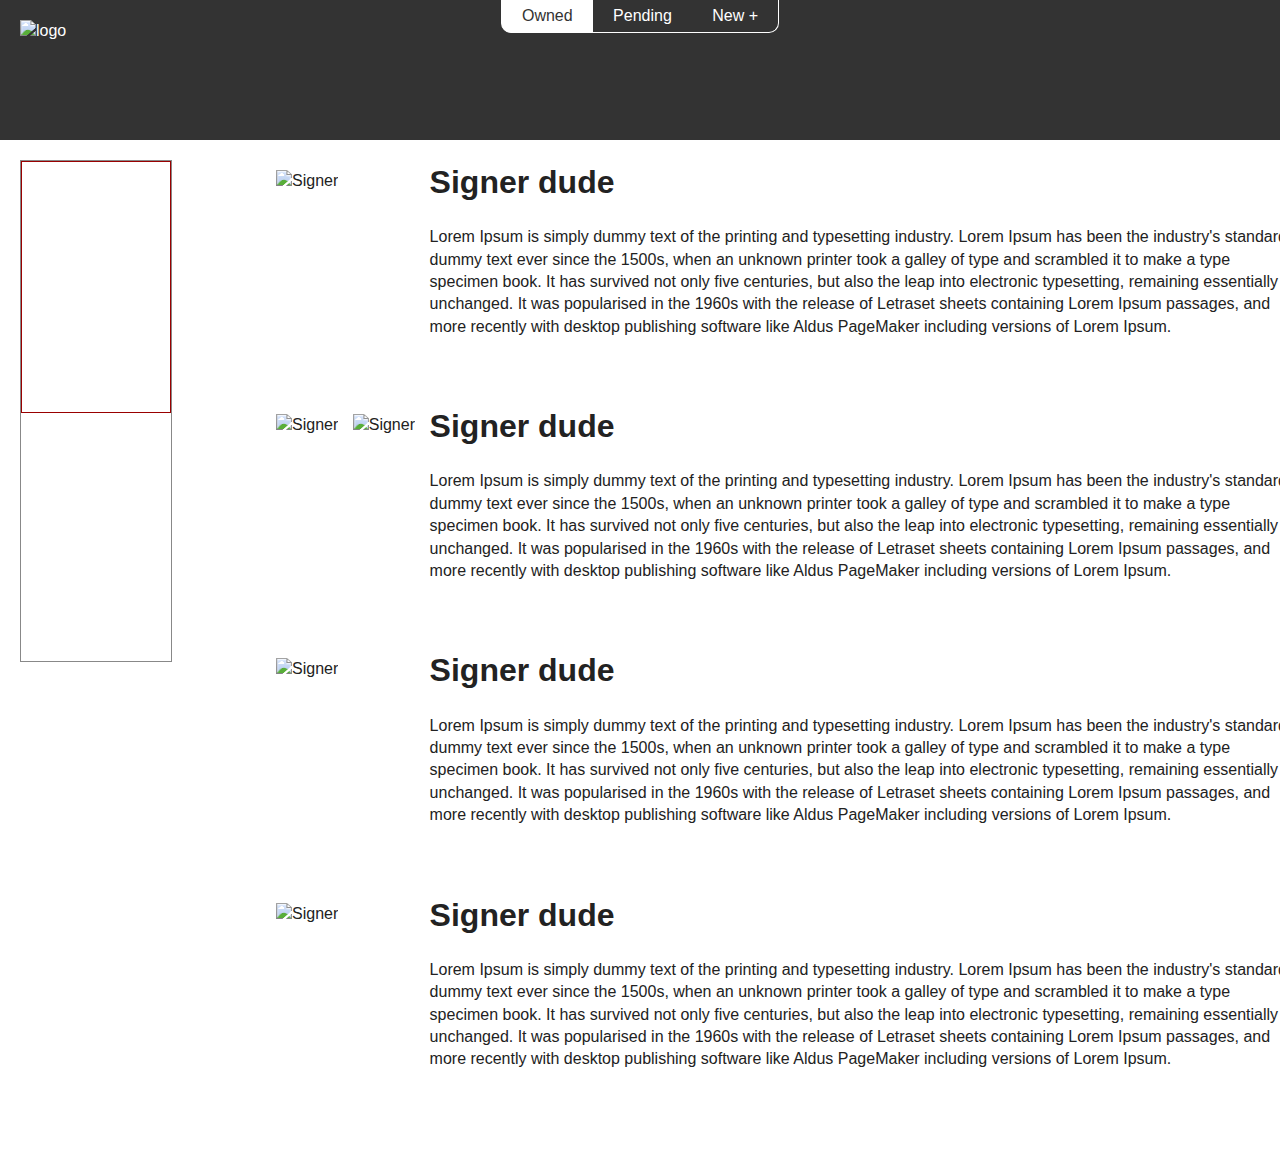
==== flow.html @ 8e4e5c11 "Added layout of flow page" ====
<!DOCTYPE html>
<!--[if lt IE 7]>      <html class="no-js lt-ie9 lt-ie8 lt-ie7"> <![endif]-->
<!--[if IE 7]>         <html class="no-js lt-ie9 lt-ie8"> <![endif]-->
<!--[if IE 8]>         <html class="no-js lt-ie9"> <![endif]-->
<!--[if gt IE 8]><!--> <html class="no-js"> <!--<![endif]-->
    <head>
        <meta charset="utf-8">
        <meta http-equiv="X-UA-Compatible" content="IE=edge">
        <title>DocuFlow</title>
        <meta name="description" content="Painlessly track signed documents">
        <meta name="viewport" content="width=device-width, initial-scale=1">

        <link rel="stylesheet" href="css/normalize.css">
        <link rel="stylesheet" href="css/boilerplate.css">
        <link rel="stylesheet" href="css/main.css">
        <script src="js/vendor/modernizr-2.6.2.min.js"></script>
    </head>
    <body>
        <!--[if lt IE 7]>
            <p class="browsehappy">You are using an <strong>outdated</strong> browser. Please <a href="http://browsehappy.com/">upgrade your browser</a> to improve your experience.</p>
        <![endif]-->

        <div id="top">
            <nav>
                <a href="#" class="current">
                    Owned
                </a>
                <a href="#">
                    Pending
                </a>
                <a href="#">
                    New +
                </a>
            </nav>

            <img src="img/logo.png" alt="logo" id="logo" />
        </div>

        <div id="main">
            <div id="main-left">
                <div id="overview">
                    <div id="overview-selection"></div>
                </div>
            </div>

            <div id="main-content">
                <div class="signers">
                    <div class="signers-people">
                        <img src="http://placehold.it/100x100&text=signer" alt="Signer" />
                    </div>

                    <div class="signers-details">
                        <h1>Signer dude</h1>
                        <p>Lorem Ipsum is simply dummy text of the printing and typesetting industry. Lorem Ipsum has been the industry's standard dummy text ever since the 1500s, when an unknown printer took a galley of type and scrambled it to make a type specimen book. It has survived not only five centuries, but also the leap into electronic typesetting, remaining essentially unchanged. It was popularised in the 1960s with the release of Letraset sheets containing Lorem Ipsum passages, and more recently with desktop publishing software like Aldus PageMaker including versions of Lorem Ipsum.</p>
                    </div>

                    <div class="clearfix"></div>
                </div>

                <div class="signers">
                    <div class="signers-people">
                        <img src="http://placehold.it/100x100&text=signer" alt="Signer" />
                        <img src="http://placehold.it/100x100&text=signer" alt="Signer" />
                    </div>

                    <div class="signers-details">
                        <h1>Signer dude</h1>
                        <p>Lorem Ipsum is simply dummy text of the printing and typesetting industry. Lorem Ipsum has been the industry's standard dummy text ever since the 1500s, when an unknown printer took a galley of type and scrambled it to make a type specimen book. It has survived not only five centuries, but also the leap into electronic typesetting, remaining essentially unchanged. It was popularised in the 1960s with the release of Letraset sheets containing Lorem Ipsum passages, and more recently with desktop publishing software like Aldus PageMaker including versions of Lorem Ipsum.</p>
                    </div>

                    <div class="clearfix"></div>
                </div>

                <div class="signers">
                    <div class="signers-people">
                        <img src="http://placehold.it/100x100&text=signer" alt="Signer" />
                    </div>

                    <div class="signers-details">
                        <h1>Signer dude</h1>
                        <p>Lorem Ipsum is simply dummy text of the printing and typesetting industry. Lorem Ipsum has been the industry's standard dummy text ever since the 1500s, when an unknown printer took a galley of type and scrambled it to make a type specimen book. It has survived not only five centuries, but also the leap into electronic typesetting, remaining essentially unchanged. It was popularised in the 1960s with the release of Letraset sheets containing Lorem Ipsum passages, and more recently with desktop publishing software like Aldus PageMaker including versions of Lorem Ipsum.</p>
                    </div>

                    <div class="clearfix"></div>
                </div>

                <div class="signers">
                    <div class="signers-people">
                        <img src="http://placehold.it/100x100&text=signer" alt="Signer" />
                    </div>

                    <div class="signers-details">
                        <h1>Signer dude</h1>
                        <p>Lorem Ipsum is simply dummy text of the printing and typesetting industry. Lorem Ipsum has been the industry's standard dummy text ever since the 1500s, when an unknown printer took a galley of type and scrambled it to make a type specimen book. It has survived not only five centuries, but also the leap into electronic typesetting, remaining essentially unchanged. It was popularised in the 1960s with the release of Letraset sheets containing Lorem Ipsum passages, and more recently with desktop publishing software like Aldus PageMaker including versions of Lorem Ipsum.</p>
                    </div>

                    <div class="clearfix"></div>
                </div>
            </div>
            
            <div class="clearfix"></div>
        </div>

        <script src="//ajax.googleapis.com/ajax/libs/jquery/1.10.2/jquery.min.js"></script>
        <script>window.jQuery || document.write('<script src="js/vendor/jquery-1.10.2.min.js"><\/script>')</script>
        <script src="js/plugins.js"></script>
        <script src="js/main.js"></script>
    </body>
</html>
---- css/boilerplate.css ----
/*! HTML5 Boilerplate v4.3.0 | MIT License | http://h5bp.com/ */

/*
 * What follows is the result of much research on cross-browser styling.
 * Credit left inline and big thanks to Nicolas Gallagher, Jonathan Neal,
 * Kroc Camen, and the H5BP dev community and team.
 */

/* ==========================================================================
   Base styles: opinionated defaults
   ========================================================================== */

html,
button,
input,
select,
textarea {
    color: #222;
}

html {
    font-size: 1em;
    line-height: 1.4;
}

/*
 * Remove text-shadow in selection highlight: h5bp.com/i
 * These selection rule sets have to be separate.
 * Customize the background color to match your design.
 */

::-moz-selection {
    background: #b3d4fc;
    text-shadow: none;
}

::selection {
    background: #b3d4fc;
    text-shadow: none;
}

/*
 * A better looking default horizontal rule
 */

hr {
    display: block;
    height: 1px;
    border: 0;
    border-top: 1px solid #ccc;
    margin: 1em 0;
    padding: 0;
}

/*
 * Remove the gap between images, videos, audio and canvas and the bottom of
 * their containers: h5bp.com/i/440
 */

audio,
canvas,
img,
video {
    vertical-align: middle;
}

/*
 * Remove default fieldset styles.
 */

fieldset {
    border: 0;
    margin: 0;
    padding: 0;
}

/*
 * Allow only vertical resizing of textareas.
 */

textarea {
    resize: vertical;
}

/* ==========================================================================
   Browse Happy prompt
   ========================================================================== */

.browsehappy {
    margin: 0.2em 0;
    background: #ccc;
    color: #000;
    padding: 0.2em 0;
}

/* ==========================================================================
   Author's custom styles
   ========================================================================== */

















/* ==========================================================================
   Helper classes
   ========================================================================== */

/*
 * Image replacement
 */

.ir {
    background-color: transparent;
    border: 0;
    overflow: hidden;
    /* IE 6/7 fallback */
    *text-indent: -9999px;
}

.ir:before {
    content: "";
    display: block;
    width: 0;
    height: 150%;
}

/*
 * Hide from both screenreaders and browsers: h5bp.com/u
 */

.hidden {
    display: none !important;
    visibility: hidden;
}

/*
 * Hide only visually, but have it available for screenreaders: h5bp.com/v
 */

.visuallyhidden {
    border: 0;
    clip: rect(0 0 0 0);
    height: 1px;
    margin: -1px;
    overflow: hidden;
    padding: 0;
    position: absolute;
    width: 1px;
}

/*
 * Extends the .visuallyhidden class to allow the element to be focusable
 * when navigated to via the keyboard: h5bp.com/p
 */

.visuallyhidden.focusable:active,
.visuallyhidden.focusable:focus {
    clip: auto;
    height: auto;
    margin: 0;
    overflow: visible;
    position: static;
    width: auto;
}

/*
 * Hide visually and from screenreaders, but maintain layout
 */

.invisible {
    visibility: hidden;
}

/*
 * Clearfix: contain floats
 *
 * For modern browsers
 * 1. The space content is one way to avoid an Opera bug when the
 *    `contenteditable` attribute is included anywhere else in the document.
 *    Otherwise it causes space to appear at the top and bottom of elements
 *    that receive the `clearfix` class.
 * 2. The use of `table` rather than `block` is only necessary if using
 *    `:before` to contain the top-margins of child elements.
 */

.clearfix:before,
.clearfix:after {
    content: " "; /* 1 */
    display: table; /* 2 */
}

.clearfix:after {
    clear: both;
}

/*
 * For IE 6/7 only
 * Include this rule to trigger hasLayout and contain floats.
 */

.clearfix {
    *zoom: 1;
}

/* ==========================================================================
   EXAMPLE Media Queries for Responsive Design.
   These examples override the primary ('mobile first') styles.
   Modify as content requires.
   ========================================================================== */

@media only screen and (min-width: 35em) {
    /* Style adjustments for viewports that meet the condition */
}

@media print,
       (-o-min-device-pixel-ratio: 5/4),
       (-webkit-min-device-pixel-ratio: 1.25),
       (min-resolution: 120dpi) {
    /* Style adjustments for high resolution devices */
}

/* ==========================================================================
   Print styles.
   Inlined to avoid required HTTP connection: h5bp.com/r
   ========================================================================== */

@media print {
    * {
        background: transparent !important;
        color: #000 !important; /* Black prints faster: h5bp.com/s */
        box-shadow: none !important;
        text-shadow: none !important;
    }

    a,
    a:visited {
        text-decoration: underline;
    }

    a[href]:after {
        content: " (" attr(href) ")";
    }

    abbr[title]:after {
        content: " (" attr(title) ")";
    }

    /*
     * Don't show links for images, or javascript/internal links
     */

    .ir a:after,
    a[href^="javascript:"]:after,
    a[href^="#"]:after {
        content: "";
    }

    pre,
    blockquote {
        border: 1px solid #999;
        page-break-inside: avoid;
    }

    thead {
        display: table-header-group; /* h5bp.com/t */
    }

    tr,
    img {
        page-break-inside: avoid;
    }

    img {
        max-width: 100% !important;
    }

    @page {
        margin: 0.5cm;
    }

    p,
    h2,
    h3 {
        orphans: 3;
        widows: 3;
    }

    h2,
    h3 {
        page-break-after: avoid;
    }
}
---- css/main.css ----
body
{
    min-width: 960px;
    width: 100%:
}

#top, #main
{
    width: 100%;
}

#top
{
    background-color: #333;
    color: #fff;
    min-height: 140px;
}

#top nav
{
    text-align: center;
}

#top nav a
{
    padding: 5px 20px;
    text-decoration: inherit;
    display: inline-block;
    background-color: #333;
    color: #fff;
    border: 1px solid #fff;
    border-top: none;
    margin-right: -5px;
}
#top nav a:hover
{
    background-color: #666;
}
#top nav a:first-child
{
    border-right: none;
    border-bottom-left-radius: 10px;
}
#top nav a:last-child
{
    border-left: none;
    border-bottom-right-radius: 10px;
    margin-right: auto;
}

#top nav a.current
{
    background-color: #fff;
    color: #333;
}

#top #logo
{
    position: absolute;
    top: 20px;
    left: 20px;
}

#main
{
    padding: 20px;
    position: relative;
}

#main-left
{
    top: 20px;
    left: 20px;
    width: 20%;
    position: absolute;
}

#main-content
{
    width: 80%;
    float: right;
}

#main #overview
{
    background: url('http://placehold.it/150x500&text=overview') no-repeat;
    border: 1px solid #888;
    height: 500px;
    width: 150px;
    position: relative;
}

#main #overview-selection
{
    height: 250px;
    width: 148px;
    border: 1px solid #900;
    background-color: rgba(0, 0, 0, 0);
    position: absolute;
    top: 0;
}

#main .signers
{
    margin-bottom: 50px;
}

#main .signers .signers-people, #main .signers .signers-details
{
    float: left;
}

#main .signers .signers-people
{
    width: 15%;
}

#main .signers .signers-people img
{
    margin: 10px;
    margin-left: 0px;
}

#main .signers .signers-details
{
    width: 85%;
}

#main .signers .signers-details h1
{
    margin-top: 0;
}
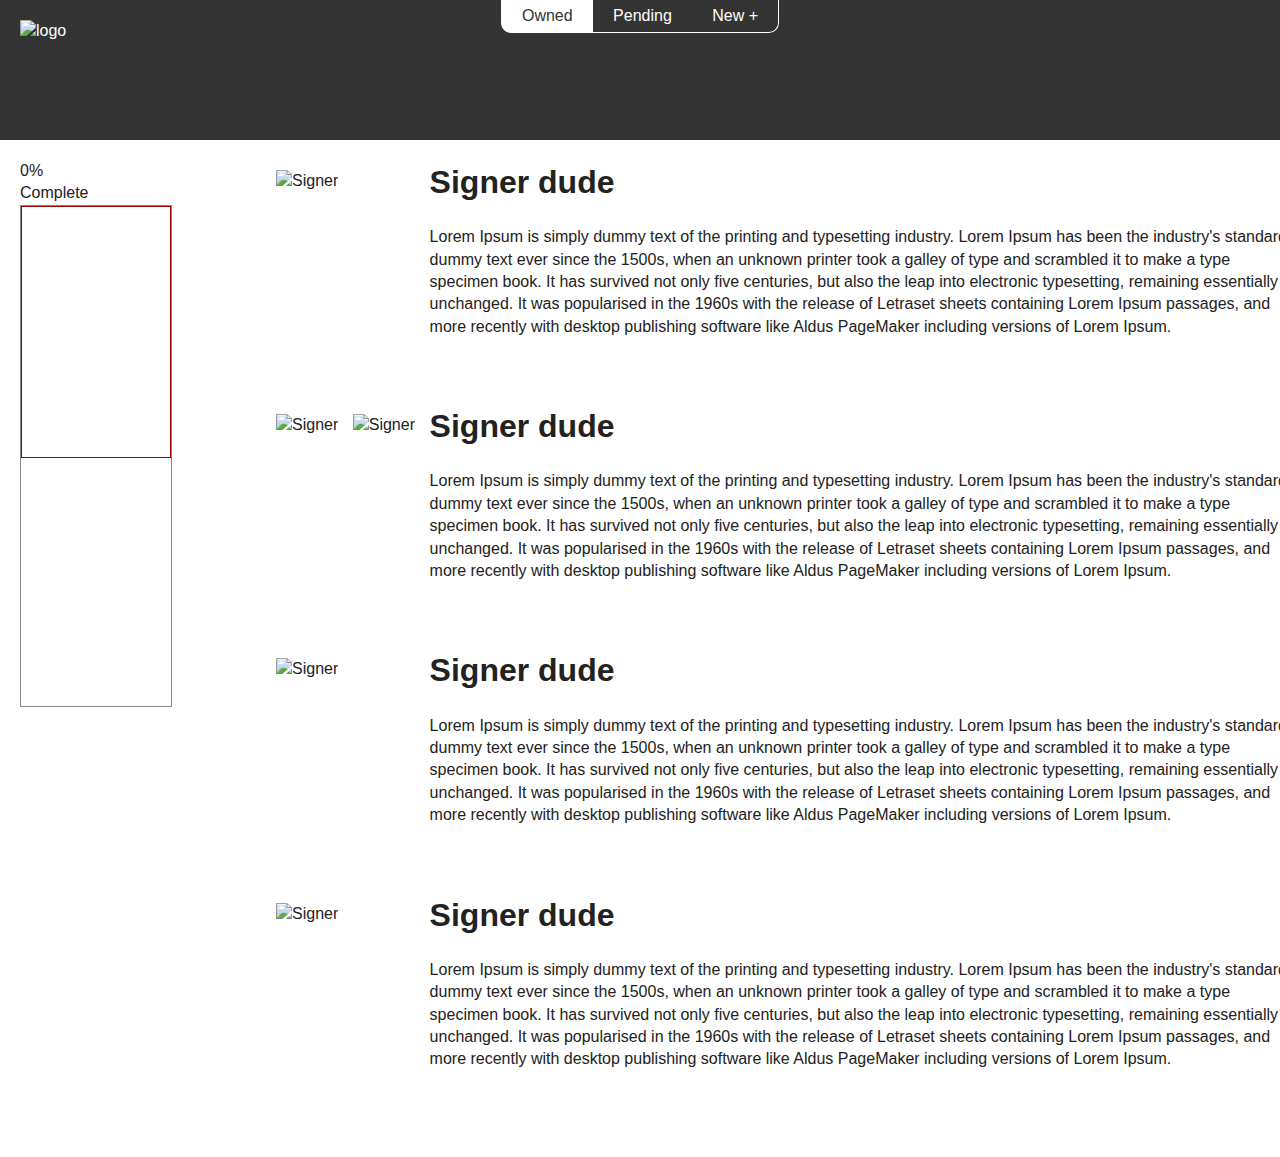
==== commit ae724e19: "Added flow functionality, updated elements" ====
--- a/flow.html
+++ b/flow.html
@@ -38,6 +38,12 @@
 
         <div id="main">
             <div id="main-left">
+                <div id="overview-percent">
+                    0%
+                </div>
+                <div id="overview-complete">
+                    Complete
+                </div>
                 <div id="overview">
                     <div id="overview-selection"></div>
                 </div>
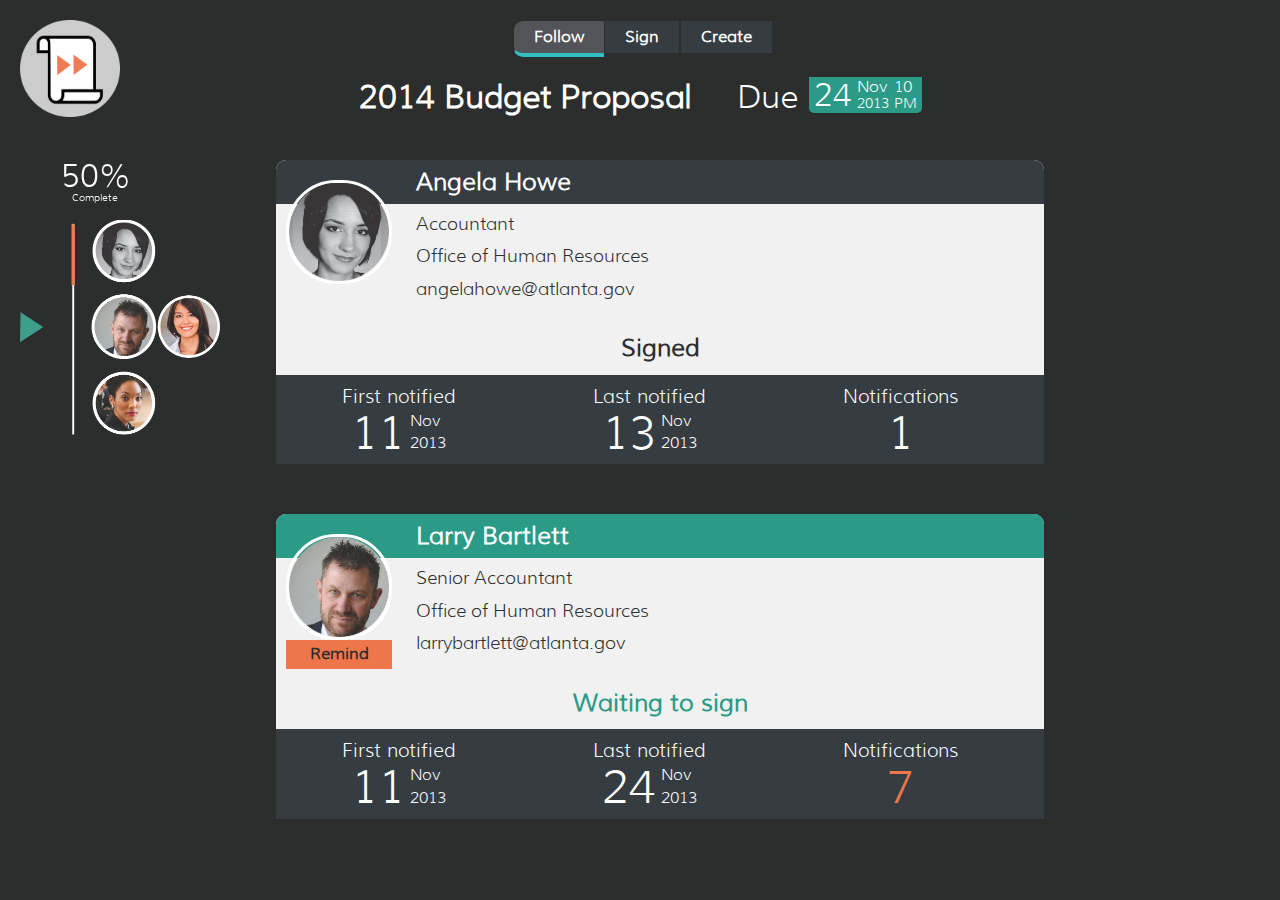
==== commit 485e975f: "Updated all for demo" ====
--- a/flow.html
+++ b/flow.html
@@ -21,89 +21,202 @@
         <![endif]-->
 
         <div id="top">
+            <img src="img/logo.png" alt="logo" id="logo" />
+            
             <nav>
                 <a href="#" class="current">
-                    Owned
+                    Follow
                 </a>
                 <a href="#">
-                    Pending
+                    Sign
                 </a>
-                <a href="#">
-                    New +
+                <a href="create.html">
+                    Create
                 </a>
+
+                <div id="doc-header">
+                    <h2>2014 Budget Proposal</h2>
+
+                    <h3>Due</h3>
+                    <div id="doc-header-date">
+                        <div id="doc-header-date-day">
+                            24
+                        </div>
+                        <div id="doc-header-date-monthyear">
+                            Nov<br />
+                            <span style="font-size: 90%;">2013</span>
+                        </div>
+                        <div id="doc-header-date-time">
+                            10<br />
+                            <span style="font-size: 90%;">PM</span>
+                        </div>
+                    </div>
+                </div>
             </nav>
-
-            <img src="img/logo.png" alt="logo" id="logo" />
         </div>
 
         <div id="main">
             <div id="main-left">
                 <div id="overview-percent">
-                    0%
+                    50%
                 </div>
                 <div id="overview-complete">
                     Complete
                 </div>
                 <div id="overview">
-                    <div id="overview-selection"></div>
+                    <img src="img/left.png" width="200" />
                 </div>
             </div>
 
             <div id="main-content">
+<div class="signers">
+                    <div class="signers-upper">
+                        <div class="signers-img">
+                            <img src="img/signers-image.png" alt="Signer" />
+                        </div>
+
+                        <div class="signers-people">
+                            Angela Howe
+                        </div>
+
+                        <div class="signers-details">
+                            <p>Accountant</p>
+                            <p>Office of Human Resources</p>
+                            <p>angelahowe@atlanta.gov</p>
+                        </div>
+
+                        <div class="signers-status">
+                            Signed
+                        </div>
+                    </div>
+                    <div class="signers-lower">
+                        <div class="signers-lower-firstnotified">
+                            <div class="signers-lower-title">
+                                First notified
+                            </div>
+                            <div class="signers-lower-date">
+                                <div class="signers-lower-day">
+                                    11
+                                </div>
+                                <div class="signers-lower-date">
+                                    <div class="signers-lower-date-month">
+                                        Nov
+                                    </div>
+                                    <div class="signers-lower-date-year">
+                                        2013
+                                    </div>
+                                </div>
+                            </div>
+                        </div>
+
+                        <div class="signers-lower-lastnotified">
+                            <div class="signers-lower-title">
+                                Last notified
+                            </div>
+                            <div class="signers-lower-date">
+                                <div class="signers-lower-day">
+                                    13
+                                </div>
+                                <div class="signers-lower-date">
+                                    <div class="signers-lower-date-month">
+                                        Nov
+                                    </div>
+                                    <div class="signers-lower-date-year">
+                                        2013
+                                    </div>
+                                </div>
+                            </div>
+                        </div>
+
+                        <div class="signers-lower-notifications">
+                            <div class="signers-lower-title">
+                                Notifications
+                            </div>
+                            <div class="signers-lower-date">
+                                <div class="signers-lower-day">
+                                    1
+                                </div>
+                            </div>
+                        </div>
+                    </div>
+                </div>
+
+                
                 <div class="signers">
-                    <div class="signers-people">
-                        <img src="http://placehold.it/100x100&text=signer" alt="Signer" />
-                    </div>
-
-                    <div class="signers-details">
-                        <h1>Signer dude</h1>
-                        <p>Lorem Ipsum is simply dummy text of the printing and typesetting industry. Lorem Ipsum has been the industry's standard dummy text ever since the 1500s, when an unknown printer took a galley of type and scrambled it to make a type specimen book. It has survived not only five centuries, but also the leap into electronic typesetting, remaining essentially unchanged. It was popularised in the 1960s with the release of Letraset sheets containing Lorem Ipsum passages, and more recently with desktop publishing software like Aldus PageMaker including versions of Lorem Ipsum.</p>
-                    </div>
-
-                    <div class="clearfix"></div>
-                </div>
-
-                <div class="signers">
-                    <div class="signers-people">
-                        <img src="http://placehold.it/100x100&text=signer" alt="Signer" />
-                        <img src="http://placehold.it/100x100&text=signer" alt="Signer" />
-                    </div>
-
-                    <div class="signers-details">
-                        <h1>Signer dude</h1>
-                        <p>Lorem Ipsum is simply dummy text of the printing and typesetting industry. Lorem Ipsum has been the industry's standard dummy text ever since the 1500s, when an unknown printer took a galley of type and scrambled it to make a type specimen book. It has survived not only five centuries, but also the leap into electronic typesetting, remaining essentially unchanged. It was popularised in the 1960s with the release of Letraset sheets containing Lorem Ipsum passages, and more recently with desktop publishing software like Aldus PageMaker including versions of Lorem Ipsum.</p>
-                    </div>
-
-                    <div class="clearfix"></div>
-                </div>
-
-                <div class="signers">
-                    <div class="signers-people">
-                        <img src="http://placehold.it/100x100&text=signer" alt="Signer" />
-                    </div>
-
-                    <div class="signers-details">
-                        <h1>Signer dude</h1>
-                        <p>Lorem Ipsum is simply dummy text of the printing and typesetting industry. Lorem Ipsum has been the industry's standard dummy text ever since the 1500s, when an unknown printer took a galley of type and scrambled it to make a type specimen book. It has survived not only five centuries, but also the leap into electronic typesetting, remaining essentially unchanged. It was popularised in the 1960s with the release of Letraset sheets containing Lorem Ipsum passages, and more recently with desktop publishing software like Aldus PageMaker including versions of Lorem Ipsum.</p>
-                    </div>
-
-                    <div class="clearfix"></div>
-                </div>
-
-                <div class="signers">
-                    <div class="signers-people">
-                        <img src="http://placehold.it/100x100&text=signer" alt="Signer" />
-                    </div>
-
-                    <div class="signers-details">
-                        <h1>Signer dude</h1>
-                        <p>Lorem Ipsum is simply dummy text of the printing and typesetting industry. Lorem Ipsum has been the industry's standard dummy text ever since the 1500s, when an unknown printer took a galley of type and scrambled it to make a type specimen book. It has survived not only five centuries, but also the leap into electronic typesetting, remaining essentially unchanged. It was popularised in the 1960s with the release of Letraset sheets containing Lorem Ipsum passages, and more recently with desktop publishing software like Aldus PageMaker including versions of Lorem Ipsum.</p>
-                    </div>
-
-                    <div class="clearfix"></div>
-                </div>
-            </div>
-            
+                    <div class="signers-upper">
+                        <div class="signers-img">
+                            <img src="img/man.png" alt="Signer" />
+
+                            <div style="background-color: #EF754B; padding: 3px 10px; text-align: center; font-weight: bold;">
+                                Remind
+                            </div>
+                        </div>
+
+                        <div class="signers-people" style="background-color: #2B9B87">
+                            Larry Bartlett
+                        </div>
+
+                        <div class="signers-details">
+                            <p>Senior Accountant</p>
+                            <p>Office of Human Resources</p>
+                            <p>larrybartlett@atlanta.gov</p>
+                        </div>
+
+                        <div class="signers-status" style="color: #2B9B87">
+                            Waiting to sign
+                        </div>
+                    </div>
+                    <div class="signers-lower">
+                        <div class="signers-lower-firstnotified">
+                            <div class="signers-lower-title">
+                                First notified
+                            </div>
+                            <div class="signers-lower-date">
+                                <div class="signers-lower-day">
+                                    11
+                                </div>
+                                <div class="signers-lower-date">
+                                    <div class="signers-lower-date-month">
+                                        Nov
+                                    </div>
+                                    <div class="signers-lower-date-year">
+                                        2013
+                                    </div>
+                                </div>
+                            </div>
+                        </div>
+
+                        <div class="signers-lower-lastnotified">
+                            <div class="signers-lower-title">
+                                Last notified
+                            </div>
+                            <div class="signers-lower-date">
+                                <div class="signers-lower-day">
+                                    24
+                                </div>
+                                <div class="signers-lower-date">
+                                    <div class="signers-lower-date-month">
+                                        Nov
+                                    </div>
+                                    <div class="signers-lower-date-year">
+                                        2013
+                                    </div>
+                                </div>
+                            </div>
+                        </div>
+
+                        <div class="signers-lower-notifications">
+                            <div class="signers-lower-title">
+                                Notifications
+                            </div>
+                            <div class="signers-lower-date">
+                                <div class="signers-lower-day" style="color: #EF754B">
+                                    7
+                                </div>
+                            </div>
+                        </div>
+                    </div>
+                </div> 
             <div class="clearfix"></div>
         </div>
 
--- a/css/main.css
+++ b/css/main.css
@@ -1,7 +1,24 @@
+@font-face
+{
+    font-family: 'Muli';
+    font-weight: normal;
+    src: url('../fonts/muli/Muli-Light.ttf');
+}
+
+/*@font-face
+{
+    font-family: 'Muli';
+    font-weight: lighter;
+    src: local('../fonts/muli/Muli-Light.ttf');
+}*/
+
 body
 {
+    font-family: 'Muli', 'Century Gothic', sans-serif;
     min-width: 960px;
-    width: 100%:
+    width: 100%;
+    background-color: #2C2D2D;
+    color: #fff;
 }
 
 #top, #main
@@ -11,14 +28,16 @@
 
 #top
 {
-    background-color: #333;
-    color: #fff;
     min-height: 140px;
+    position: fixed;
+    z-index: 5;
+    background-color: #2C2D2D;
 }
 
 #top nav
 {
     text-align: center;
+    margin-top: 20px;
 }
 
 #top nav a
@@ -26,11 +45,12 @@
     padding: 5px 20px;
     text-decoration: inherit;
     display: inline-block;
-    background-color: #333;
-    color: #fff;
-    border: 1px solid #fff;
-    border-top: none;
+    background-color: #353C42;
+    border: 1px solid #2C2D2D;
+    box-sizing: border-box;
     margin-right: -5px;
+    font-weight: bold;
+    color: inherit;
 }
 #top nav a:hover
 {
@@ -39,19 +59,82 @@
 #top nav a:first-child
 {
     border-right: none;
+    border-top-left-radius: 10px;
     border-bottom-left-radius: 10px;
 }
 #top nav a:last-child
 {
     border-left: none;
+    border-top-right-radius: 10px;
     border-bottom-right-radius: 10px;
     margin-right: auto;
 }
 
 #top nav a.current
 {
-    background-color: #fff;
-    color: #333;
+    background-color: #52545A;
+    border-bottom: 4px solid #2FBFC2;
+}
+
+#top nav #doc-header
+{
+    height: 40px;
+    margin-top: 20px;
+}
+
+#top nav #doc-header h2, #top nav #doc-header h3, #top nav #doc-header-date
+{
+    display: inline-block;
+    font-weight: bold;
+    line-height: 100%;
+    margin: 0;
+    vertical-align: bottom;
+}
+
+#top nav #doc-header h2, #top nav #doc-header h3
+{
+    font-size: 200%;
+}
+
+#top nav #doc-header h3
+{
+    margin-left: 40px;
+    margin-right: 6px;
+    font-weight: normal;
+}
+
+#top nav #doc-header-date
+{
+    background-color: #2B9B87;
+    padding: 2px 5px;
+    font-weight: normal;
+    border-bottom-left-radius: 5px;
+    border-bottom-right-radius: 5px;
+}
+
+#top nav #doc-header-date #doc-header-date-day, #doc-header-date-monthyear, #doc-header-date-time
+{
+    display: inline-block;
+    vertical-align: top;
+    line-height: 100%;
+}
+
+#top nav #doc-header-date-day
+{
+    border-bottom-left-radius: 5px;
+    font-size: 200%;
+}
+
+#top nav #doc-header-date-monthyear
+{
+    text-align: left;
+    padding-right: 6spx;
+}
+
+#top nav #doc-header-date-time
+{
+    border-bottom-right-radius: 5px;
+    text-align: left;
 }
 
 #top #logo
@@ -59,20 +142,24 @@
     position: absolute;
     top: 20px;
     left: 20px;
+    width: 100px;
 }
 
 #main
 {
     padding: 20px;
+    padding-top: 160px;
     position: relative;
 }
 
+
+/* Flow... */
 #main-left
 {
-    top: 20px;
+    top: 160px;
     left: 20px;
-    width: 20%;
-    position: absolute;
+    margin-right: 5%;
+    position: fixed;
 }
 
 #main-content
@@ -81,52 +168,198 @@
     float: right;
 }
 
+#main #overview-percent
+{
+    font-size: 200%;
+    line-height: 100%;
+    text-align: center;
+}
+
+#main #overview-complete
+{
+    font-size: 60%;
+    text-align: center;
+}
+
 #main #overview
 {
-    background: url('http://placehold.it/150x500&text=overview') no-repeat;
-    border: 1px solid #888;
-    height: 500px;
+    margin-top: 15px;
     width: 150px;
     position: relative;
 }
 
-#main #overview-selection
-{
-    height: 250px;
-    width: 148px;
-    border: 1px solid #900;
-    background-color: rgba(0, 0, 0, 0);
+#main .signers
+{
+    margin-bottom: 50px;
+    width: 75%;
+    position: relative;
+    background-color: #F1F1F1;
+    border-top-left-radius: 10px;
+    border-top-right-radius: 10px;
+    color: #2C2D2D;
+}
+
+#main .signers-upper .signers-people, #main .signers-upper .signers-details
+{
+    padding-left: 140px;
+}
+
+#main .signers-upper .signers-people
+{
+    border-top-left-radius: 10px;
+    border-top-right-radius: 10px;
+    font-weight: bold;
+    font-size: 150%;
+    background-color: #353C42;
+    padding-top: 5px;
+    padding-bottom: 5px;
+    color: #fff;
+}
+
+#main .signers-upper .signers-img
+{
     position: absolute;
-    top: 0;
-}
-
-#main .signers
-{
-    margin-bottom: 50px;
-}
-
-#main .signers .signers-people, #main .signers .signers-details
-{
-    float: left;
-}
-
-#main .signers .signers-people
-{
-    width: 15%;
-}
-
-#main .signers .signers-people img
-{
-    margin: 10px;
-    margin-left: 0px;
-}
-
-#main .signers .signers-details
-{
-    width: 85%;
-}
-
-#main .signers .signers-details h1
-{
-    margin-top: 0;
-}
+    top: 20px;
+    left: 10px;
+}
+#main .signers-upper .signers-img img
+{
+    width: 100px;
+    border: 3px solid #fff;
+    border-radius: 50px;
+}
+
+#main .signers-upper .signers-details
+{
+    color: #2C2D2D;
+}
+
+#main .signers-upper .signers-details p
+{
+    margin: 8px 0;
+    font-size: 110%;
+}
+
+#main .signers-upper .signers-status
+{
+    font-weight: bold;
+    text-align: center;
+    font-size: 150%;
+    margin-top: 30px;
+    margin-bottom: 10px;
+}
+
+#main .signers-lower .signers-lower-firstnotified, .signers-lower-lastnotified, .signers-lower-notifications
+{
+    width: 32%;
+    display: inline-block;
+    margin: 0;
+    padding: 0;
+    vertical-align: top;
+    text-align: center;
+}
+
+#main .signers-lower
+{
+    color: #fff;
+    background-color: #353C42;
+    padding-top: 8px;
+    padding-bottom: 8px;
+}
+
+#main .signers-lower-title
+{
+    font-size: 120%;
+}
+
+#main .signers-lower-day, .signers-lower-date
+{
+    display: inline-block;
+    vertical-align: top;
+}
+#main .signers-lower-date
+{
+    text-align: left;
+}
+#main .signers-lower-day
+{
+    font-size: 290%;
+    line-height: 100%;
+}
+#main .signers-lower-monthyear
+{
+    line-height: 100%;
+}
+/* ...Flow */
+
+
+/* List... */
+#main #docs-select
+{
+    margin-bottom: 20px;
+}
+
+#main #docs
+{
+    padding: 0;
+    margin: 0;
+    counter-reset: docs;
+}
+
+#main #docs .doc:before
+{
+    counter-increment: docs;
+    content: counter(docs);
+    padding: 0px 10px;
+    width: 10%;
+}
+
+#main #docs .doc:before, #main #docs .doc-title
+{
+    font-size: 200%;
+}
+
+#main #docs .doc
+{
+    border: 1px solid #aaa;
+    border-bottom: none;
+    height: 100%;
+    width: 100%;
+}
+
+#main #docs .doc:first-child
+{    
+    border-top-left-radius: 10px;
+    border-top-right-radius: 10px;
+}
+
+#main #docs .doc:last-child
+{
+    border-bottom: 1px solid #aaa;
+    border-bottom-left-radius: 10px;
+    border-bottom-right-radius: 10px;
+}
+
+#main #docs .doc-name, .doc-details
+{
+    padding-left: 20px;
+    border-left: 1px solid #aaa;
+    width: 90%;
+}
+
+#main #docs .doc-name
+{
+    display: inline-block;
+    margin: 0;
+    cursor: pointer;
+}
+
+#main #docs .doc-details
+{
+    display: none;
+    border-left: 1px solid #aaa;
+    margin: 0;
+    margin-left: 47px;
+    padding-bottom: 10px;
+}
+/* ...List */
